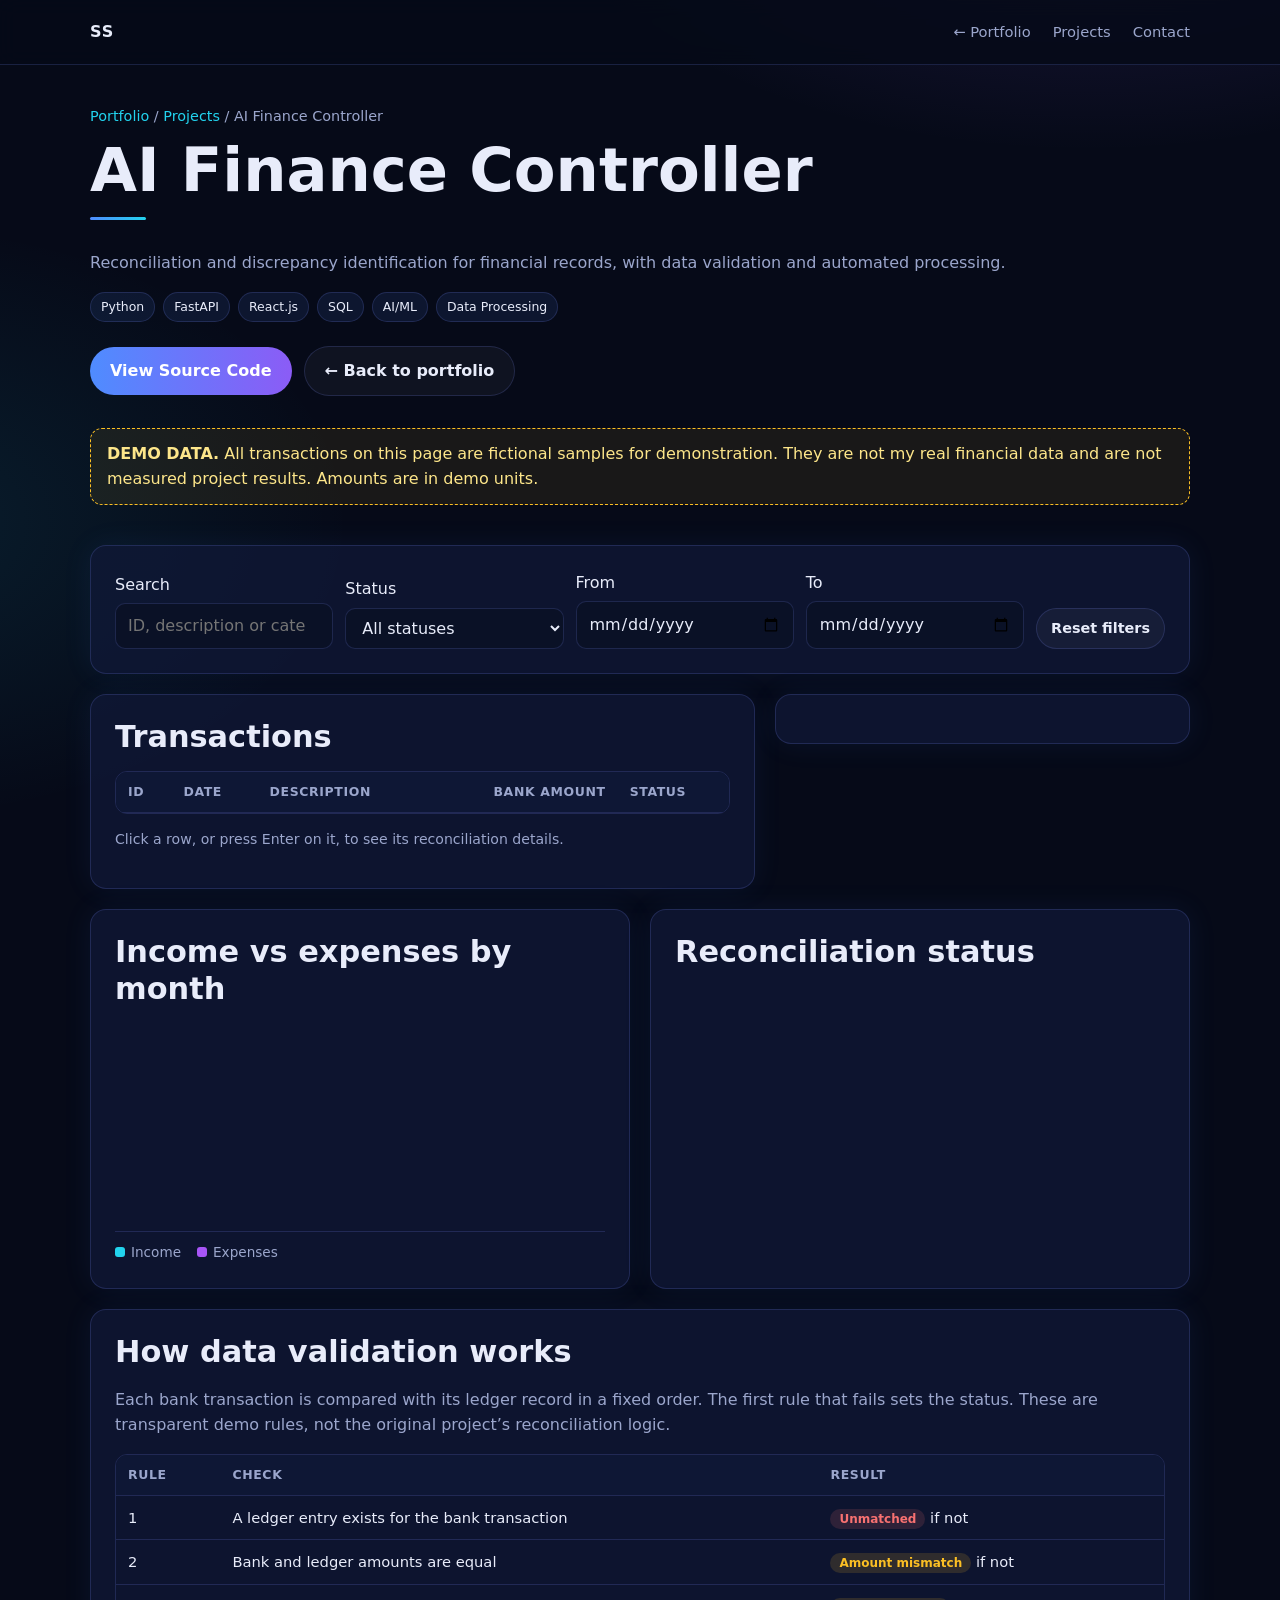
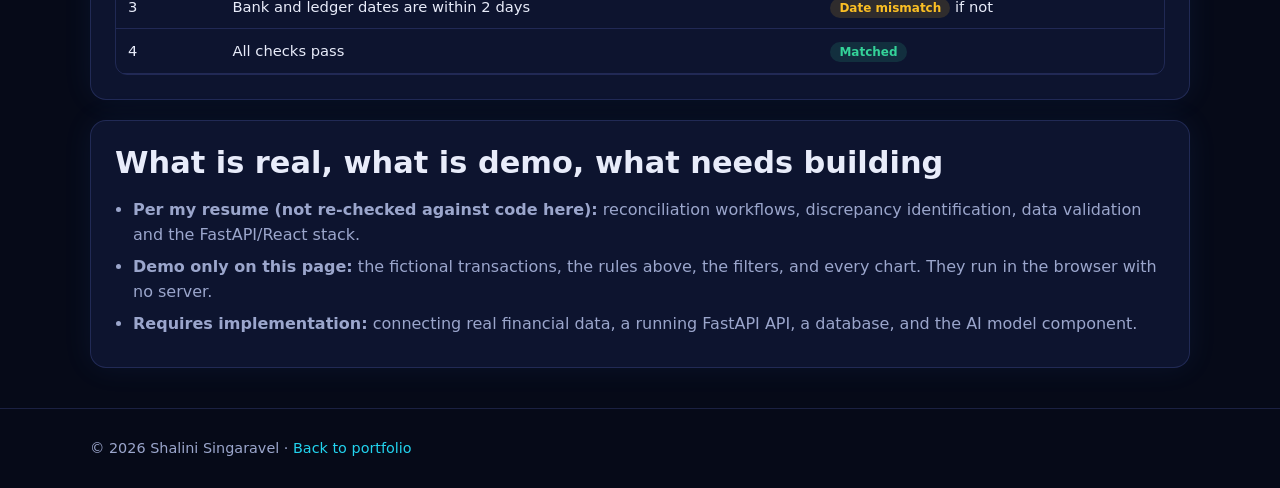
==== ai-finance.html @ 4520632a "Add files via upload" ====
<!DOCTYPE html>
<html lang="en">
<head>
<meta charset="UTF-8">
<meta name="viewport" content="width=device-width, initial-scale=1">
<title>AI Finance Controller | Finance Dashboard | Shalini Singaravel</title>
<meta name="description" content="Finance dashboard demo for the AI Finance Controller: reconciliation status, discrepancy rules and filters on fictional sample transactions.">
<script>document.documentElement.classList.add('js')</script>
<link rel="stylesheet" href="../style.css">
<script src="../script.js" defer></script>
<script src="../js/ai-finance.js" defer></script>
</head>
<body>
<a class="skip" href="#main">Skip to content</a>
<header class="nav">
  <div class="wrap nav-inner">
    <a class="brand" href="../index.html" aria-label="Portfolio home">SS</a>
    <button class="menu-btn" aria-expanded="false" aria-controls="menu">Menu</button>
    <nav id="menu" aria-label="Portfolio">
      <a href="../index.html">← Portfolio</a><a href="../index.html#projects">Projects</a><a href="../index.html#contact">Contact</a>
    </nav>
  </div>
</header>

<main id="main" class="wrap">
  <section class="dash-head">
    <p class="crumb"><a href="../index.html">Portfolio</a> / <a href="../index.html#projects">Projects</a> / AI Finance Controller</p>
    <h1>AI Finance Controller</h1>
    <p class="muted">Reconciliation and discrepancy identification for financial records, with data validation and automated processing.</p>
    <div class="badges"><span class="badge">Python</span><span class="badge">FastAPI</span><span class="badge">React.js</span><span class="badge">SQL</span><span class="badge">AI/ML</span><span class="badge">Data Processing</span></div>
    <div class="cta">
      <a class="btn primary" href="https://github.com/Shalini130305/AI-FINANCE-CONTROLLER" target="_blank" rel="noopener">View Source Code</a>
      <a class="btn" href="../index.html#projects">← Back to portfolio</a>
    </div>
  </section>

  <div class="demo-banner"><strong>DEMO DATA.</strong> All transactions on this page are fictional samples for demonstration. They are not my real financial data and are not measured project results. Amounts are in demo units.</div>

  <div class="kpis" id="kpi" aria-live="polite"></div>

  <section class="card">
    <div class="filters">
      <label class="field">Search<input id="q" type="search" placeholder="ID, description or category"></label>
      <label class="field">Status<select id="st">
        <option value="all">All statuses</option>
        <option value="matched">Matched</option>
        <option value="amount">Amount mismatch</option>
        <option value="date">Date mismatch</option>
        <option value="unmatched">Unmatched</option>
      </select></label>
      <label class="field">From<input id="from" type="date"></label>
      <label class="field">To<input id="to" type="date"></label>
      <button class="btn sm" id="reset" type="button">Reset filters</button>
    </div>
  </section>

  <section class="split">
    <div class="card">
      <h2>Transactions</h2>
      <div class="table-wrap">
        <table>
          <thead><tr><th>ID</th><th>Date</th><th>Description</th><th class="num">Bank amount</th><th>Status</th></tr></thead>
          <tbody id="rows"></tbody>
        </table>
      </div>
      <p class="muted small">Click a row, or press Enter on it, to see its reconciliation details.</p>
    </div>
    <aside class="card detail" id="detail" aria-live="polite"></aside>
  </section>

  <section class="charts">
    <div class="card">
      <h2>Income vs expenses by month</h2>
      <div class="bars" id="months"></div>
      <div class="legend-s"><span><i class="sw in"></i>Income</span><span><i class="sw out"></i>Expenses</span></div>
    </div>
    <div class="card">
      <h2>Reconciliation status</h2>
      <div id="statusbars"></div>
    </div>
  </section>

  <div class="stack">
    <section class="card">
      <h2>How data validation works</h2>
      <p class="muted">Each bank transaction is compared with its ledger record in a fixed order. The first rule that fails sets the status. These are transparent demo rules, not the original project’s reconciliation logic.</p>
      <div class="table-wrap">
        <table>
          <thead><tr><th>Rule</th><th>Check</th><th>Result</th></tr></thead>
          <tbody>
            <tr><td>1</td><td>A ledger entry exists for the bank transaction</td><td><span class="st unmatched">Unmatched</span> if not</td></tr>
            <tr><td>2</td><td>Bank and ledger amounts are equal</td><td><span class="st amount">Amount mismatch</span> if not</td></tr>
            <tr><td>3</td><td>Bank and ledger dates are within 2 days</td><td><span class="st date">Date mismatch</span> if not</td></tr>
            <tr><td>4</td><td>All checks pass</td><td><span class="st matched">Matched</span></td></tr>
          </tbody>
        </table>
      </div>
    </section>

    <section class="card">
      <h2>What is real, what is demo, what needs building</h2>
      <ul class="plain">
        <li><strong>Per my resume (not re-checked against code here):</strong> reconciliation workflows, discrepancy identification, data validation and the FastAPI/React stack.</li>
        <li><strong>Demo only on this page:</strong> the fictional transactions, the rules above, the filters, and every chart. They run in the browser with no server.</li>
        <li><strong>Requires implementation:</strong> connecting real financial data, a running FastAPI API, a database, and the AI model component.</li>
      </ul>
    </section>
  </div>
</main>

<footer><div class="wrap">© <span id="year">2026</span> Shalini Singaravel · <a href="../index.html">Back to portfolio</a></div></footer>
<button id="to-top" aria-label="Back to top">↑</button>
</body>
</html>
---- style.css ----
:root{--bg:#060a18;--panel:#0d1431;--card:rgba(17,25,57,.72);--line:rgba(120,140,255,.18);--text:#e8ecfa;--muted:#9ba6cc;--blue:#4f8cff;--violet:#8b5cf6;--cyan:#22d3ee;--ok:#34d399;--warn:#fbbf24;--bad:#f87171}
*{box-sizing:border-box}
html{scroll-behavior:smooth;scroll-padding-top:84px}
body{margin:0;min-height:100vh;font:16px/1.6 system-ui,-apple-system,"Segoe UI",Roboto,sans-serif;color:var(--text);background:radial-gradient(1000px 600px at 85% -10%,rgba(139,92,246,.22),transparent 60%),radial-gradient(800px 500px at -10% 25%,rgba(34,211,238,.1),transparent 60%),var(--bg)}
a{color:var(--cyan);text-decoration:none}
:focus-visible{outline:2px solid var(--cyan);outline-offset:2px}
.wrap{width:min(1100px,92%);margin:0 auto}
.skip{position:absolute;left:-999px}.skip:focus{left:12px;top:12px;z-index:99;background:var(--cyan);color:#001;padding:8px 12px}
h1,h2,h3{line-height:1.2;margin:0 0 .5em}
h1{font-size:clamp(2.2rem,6vw,3.8rem)}h2{font-size:clamp(1.4rem,3vw,1.9rem)}
.grad{background:linear-gradient(90deg,var(--blue),var(--violet),var(--cyan));-webkit-background-clip:text;background-clip:text;color:transparent}
.muted{color:var(--muted)}.small{font-size:.88rem}
.eyebrow{color:var(--cyan);text-transform:uppercase;letter-spacing:.12em;font-size:.8rem;font-weight:600;margin:0 0 8px}
.section{padding:72px 0}
.section>h2::after,.dash-head h1::after{content:"";display:block;width:56px;height:3px;margin-top:10px;border-radius:3px;background:linear-gradient(90deg,var(--blue),var(--cyan))}
.card{background:var(--card);border:1px solid var(--line);border-radius:16px;padding:24px;box-shadow:0 0 30px rgba(79,140,255,.08)}
.grid{display:grid;gap:18px;grid-template-columns:repeat(auto-fit,minmax(240px,1fr))}
.two{display:grid;gap:18px;grid-template-columns:1fr 1fr}
.stack{display:grid;gap:20px;margin-top:20px}
.btn{display:inline-flex;align-items:center;padding:11px 20px;border-radius:999px;border:1px solid var(--line);color:var(--text);background:rgba(255,255,255,.04);font:inherit;font-weight:600;cursor:pointer;transition:transform .2s,box-shadow .2s}
.btn:hover{transform:translateY(-2px);box-shadow:0 8px 24px rgba(79,140,255,.25);text-decoration:none}
.btn.primary{border:0;background:linear-gradient(90deg,var(--blue),var(--violet));color:#fff}
.btn.sm{padding:8px 14px;font-size:.9rem}
.cta{display:flex;flex-wrap:wrap;gap:12px;align-items:center;margin-top:24px}
.icon-link{color:var(--muted);font-weight:600;padding:8px 4px}.icon-link:hover{color:var(--text)}
.badges{display:flex;flex-wrap:wrap;gap:8px;margin:12px 0}
.badge,.tag{display:inline-block;font-size:.78rem;padding:4px 10px;border-radius:999px;border:1px solid var(--line);background:rgba(79,140,255,.1)}
.tag.v{color:var(--ok);background:rgba(52,211,153,.12);border-color:rgba(52,211,153,.35)}
.tag.s{color:var(--warn);background:rgba(251,191,36,.12);border-color:rgba(251,191,36,.35)}
.tag.r{color:var(--bad);background:rgba(248,113,113,.12);border-color:rgba(248,113,113,.35)}
ul.plain{padding-left:18px;color:var(--muted);margin:0}ul.plain li{margin:6px 0}
.chips{display:flex;flex-wrap:wrap;gap:8px;list-style:none;padding:0;margin:0}
.chips li{padding:5px 12px;border-radius:999px;background:rgba(139,92,246,.14);border:1px solid rgba(139,92,246,.3);font-size:.9rem}
.skill h3{color:var(--cyan);font-size:1rem}
.stat{font-size:1.6rem;font-weight:800;color:var(--ok);margin-right:6px}
.proj{display:flex;flex-direction:column;gap:10px}.proj .cta{margin-top:auto;padding-top:8px}
.nav{position:sticky;top:0;z-index:50;background:rgba(6,10,24,.82);backdrop-filter:blur(10px);border-bottom:1px solid var(--line)}
.nav-inner{display:flex;align-items:center;justify-content:space-between;height:64px}
.brand{font-weight:800;letter-spacing:.06em;color:var(--text)}
.nav nav{display:flex;gap:22px}.nav nav a{color:var(--muted);font-size:.92rem}.nav nav a:hover,.nav nav a.active{color:var(--text)}
.nav nav a.active{text-shadow:0 0 12px rgba(34,211,238,.6)}
.menu-btn{display:none;background:none;border:1px solid var(--line);color:var(--text);border-radius:8px;padding:6px 12px;font:inherit;cursor:pointer}
.hero{display:grid;gap:40px;grid-template-columns:1.3fr 1fr;align-items:center;padding:96px 0 72px}
.hero .lead{font-size:1.1rem;color:var(--muted);max-width:60ch}
.focus{display:grid;gap:14px}.focus p{margin:0;color:var(--muted)}.focus h3{color:var(--cyan);font-size:1rem}
.field{display:grid;gap:6px;margin-bottom:14px}
input,select,textarea{font:inherit;color:var(--text);background:#0a1126;border:1px solid var(--line);border-radius:10px;padding:9px 12px;width:100%;min-width:0}
textarea{min-height:110px;resize:vertical}
[aria-invalid=true]{border-color:var(--bad)}
.err{color:var(--bad);min-height:1em;font-size:.85rem}
.form-status{min-height:1.5em;margin:4px 0 0}.error{color:var(--bad)}.success{color:var(--ok)}
footer{border-top:1px solid var(--line);padding:28px 0;color:var(--muted);font-size:.9rem;margin-top:40px}
#to-top{position:fixed;right:18px;bottom:18px;width:44px;height:44px;border-radius:50%;border:1px solid var(--line);background:var(--panel);color:var(--text);font-size:1.1rem;cursor:pointer;opacity:0;pointer-events:none;transition:opacity .3s}
#to-top.show{opacity:1;pointer-events:auto}
.js .reveal{opacity:0;transform:translateY(18px);transition:opacity .6s ease,transform .6s ease}
.js .reveal.in{opacity:1;transform:none}
.dash-head{padding:40px 0 16px}.crumb{color:var(--muted);font-size:.9rem;margin:0 0 6px}
.legend{font-size:.9rem;color:var(--muted)}
.demo-banner{border:1px dashed var(--warn);background:rgba(251,191,36,.08);color:#fde68a;padding:12px 16px;border-radius:12px;margin:16px 0}
.kpis{display:grid;gap:14px;grid-template-columns:repeat(auto-fit,minmax(150px,1fr));margin:20px 0}
.kpi{padding:16px}.kpi .label{color:var(--muted);font-size:.85rem}.kpi .value{font-size:1.5rem;font-weight:800}
.filters{display:flex;flex-wrap:wrap;gap:12px;align-items:end}.filters .field{margin:0;min-width:160px;flex:1}
.split{display:grid;gap:20px;grid-template-columns:1.6fr 1fr;align-items:start;margin:20px 0}
.table-wrap{overflow:auto;max-height:420px;border:1px solid var(--line);border-radius:12px;margin-top:12px}
table{width:100%;border-collapse:collapse;font-size:.92rem}
th,td{padding:10px 12px;text-align:left;border-bottom:1px solid var(--line)}
th{position:sticky;top:0;background:#0e1735;color:var(--muted);font-size:.78rem;text-transform:uppercase;letter-spacing:.05em;white-space:nowrap}
tbody tr{cursor:pointer}tbody tr:hover,tbody tr.sel{background:rgba(79,140,255,.14)}
.num{text-align:right;font-variant-numeric:tabular-nums}.pos{color:var(--ok)}.neg{color:#fca5a5}
.empty{padding:16px;color:var(--muted);text-align:center}
.st{font-size:.75rem;padding:3px 9px;border-radius:999px;font-weight:600;white-space:nowrap}
.st.matched{background:rgba(52,211,153,.14);color:var(--ok)}.st.amount,.st.date{background:rgba(251,191,36,.14);color:var(--warn)}.st.unmatched{background:rgba(248,113,113,.14);color:var(--bad)}
.detail dl{display:grid;grid-template-columns:auto 1fr;gap:8px 14px;margin:12px 0}.detail dt{color:var(--muted)}.detail dd{margin:0;text-align:right}
.charts{display:grid;gap:20px;grid-template-columns:1fr 1fr;margin:20px 0}
.bars{display:flex;align-items:flex-end;gap:14px;height:210px;margin-top:12px;border-bottom:1px solid var(--line);padding:0 4px}
.bar-g{flex:1;display:flex;flex-direction:column;align-items:center}
.bar-pair{display:flex;gap:4px;align-items:flex-end;height:170px}
.bar{width:18px;border-radius:6px 6px 0 0;min-height:2px}
.bar.in{background:linear-gradient(var(--cyan),var(--blue))}.bar.out{background:linear-gradient(#f472b6,#a855f7)}
.bar-g small{color:var(--muted);margin-top:6px}
.sw{display:inline-block;width:10px;height:10px;border-radius:3px;margin-right:6px}.sw.in{background:var(--cyan)}.sw.out{background:#a855f7}
.legend-s{display:flex;gap:16px;font-size:.85rem;color:var(--muted);margin-top:10px}
.hbar{display:grid;grid-template-columns:120px 1fr 40px;gap:10px;align-items:center;margin:12px 0;font-size:.9rem}
.track{height:10px;background:rgba(255,255,255,.07);border-radius:999px;overflow:hidden}
.fill{height:100%;border-radius:999px}
.fill.matched{background:var(--ok)}.fill.amount,.fill.date{background:var(--warn)}.fill.unmatched{background:var(--bad)}
.fill.before{background:var(--muted)}.fill.after{background:linear-gradient(90deg,var(--violet),var(--cyan))}
.pipeline{display:flex;flex-wrap:wrap;gap:10px;align-items:center;justify-content:center;margin:16px 0}
.stage{flex:1 1 140px;text-align:center;padding:14px 10px;border-radius:12px;border:1px solid var(--line);background:rgba(79,140,255,.1);font-weight:600;font-size:.92rem}
.arrow{color:var(--cyan)}
.chart-box{background:#0a1126;border:1px solid var(--line);border-radius:12px;padding:10px}
#signal{width:100%;height:auto;display:block}
.thr{stroke:var(--warn);stroke-dasharray:4 4}
.trace{fill:none;stroke:var(--cyan);stroke-width:2}
.alert-band{fill:rgba(248,113,113,.25)}
.ctrl{display:flex;flex-wrap:wrap;gap:10px;align-items:center;margin:14px 0}
.status{font-weight:700}.status.ok{color:var(--ok)}.status.warn{color:var(--warn)}.status.bad{color:var(--bad)}
@media (max-width:820px){
  .menu-btn{display:block}
  .nav nav{display:none;position:absolute;top:64px;left:0;right:0;flex-direction:column;gap:0;background:var(--panel);padding:8px 0;border-bottom:1px solid var(--line)}
  .nav nav.open{display:flex}.nav nav a{padding:12px 4%}
  .hero,.two,.split,.charts{grid-template-columns:1fr}.hero{padding-top:56px}.section{padding:56px 0}
}
@media (prefers-reduced-motion:reduce){
  html{scroll-behavior:auto}
  *,*::before,*::after{transition:none!important;animation:none!important}
  .js .reveal{opacity:1;transform:none}
}
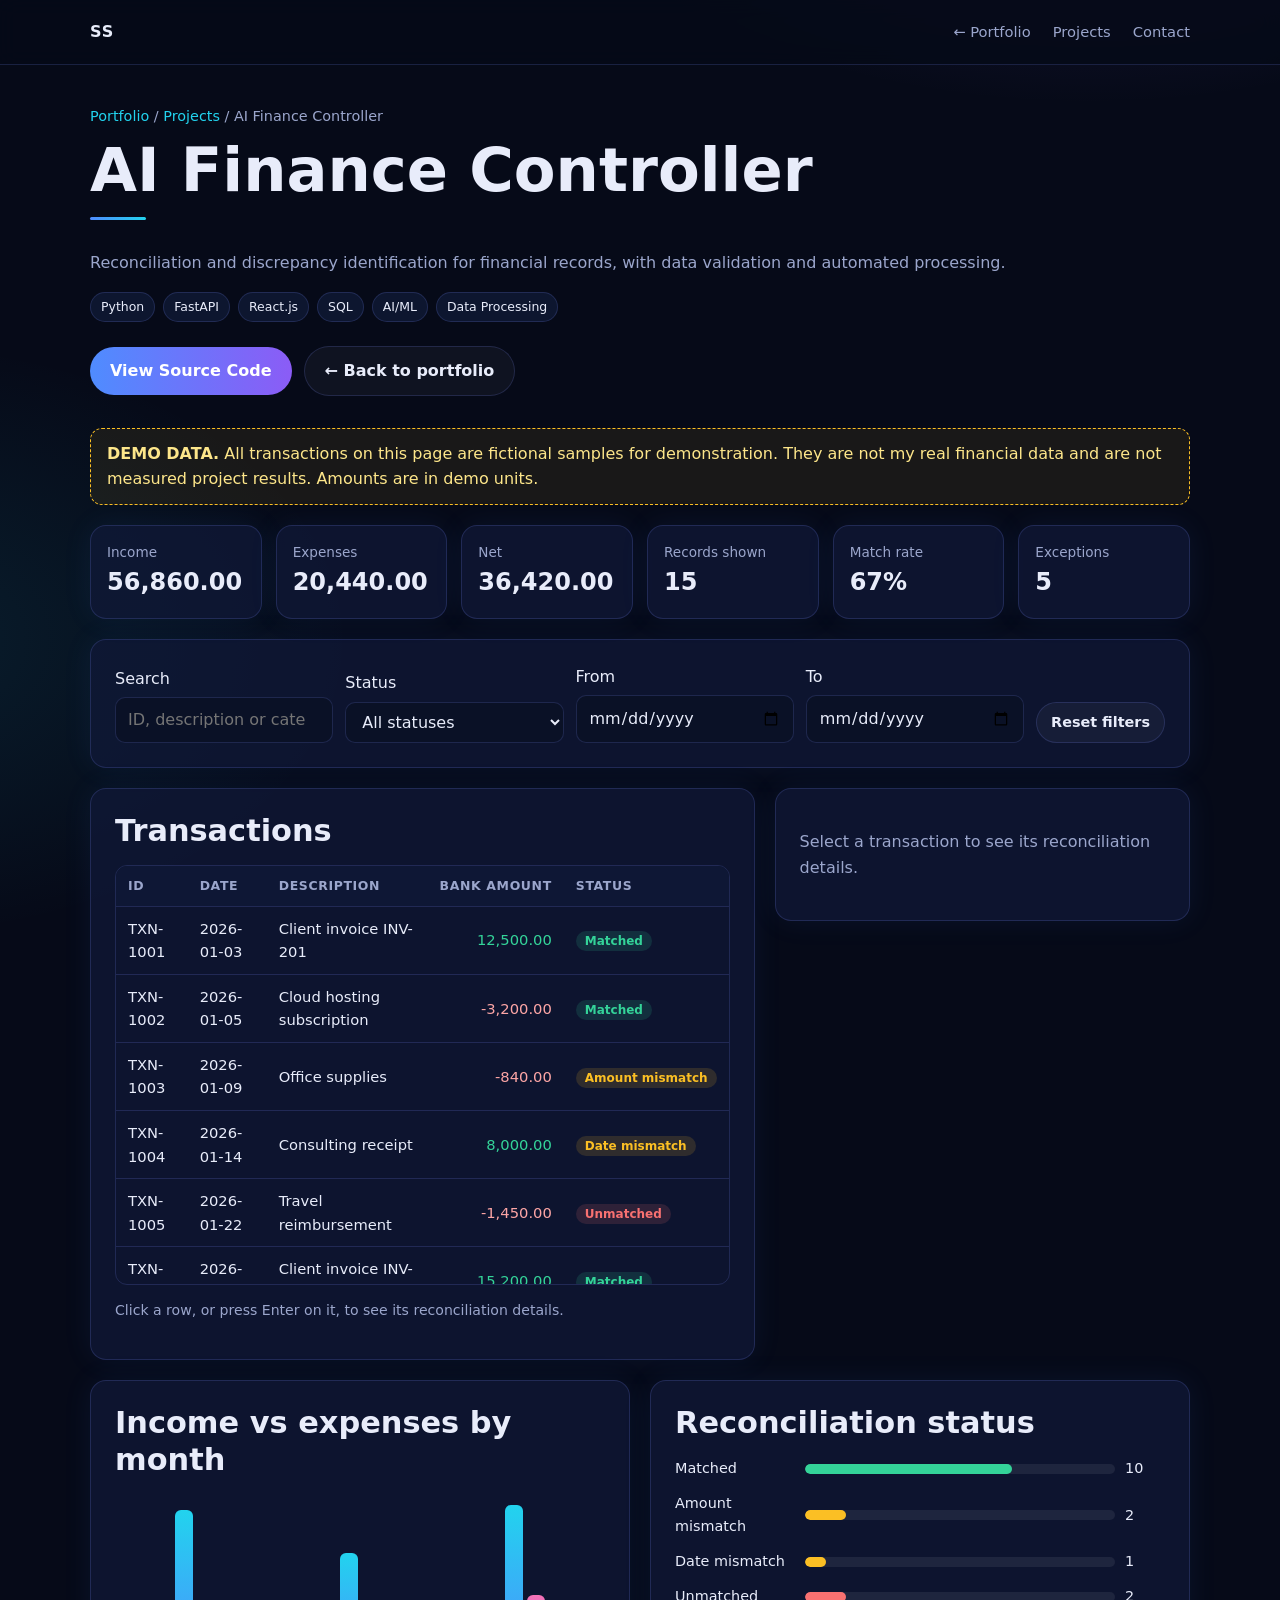
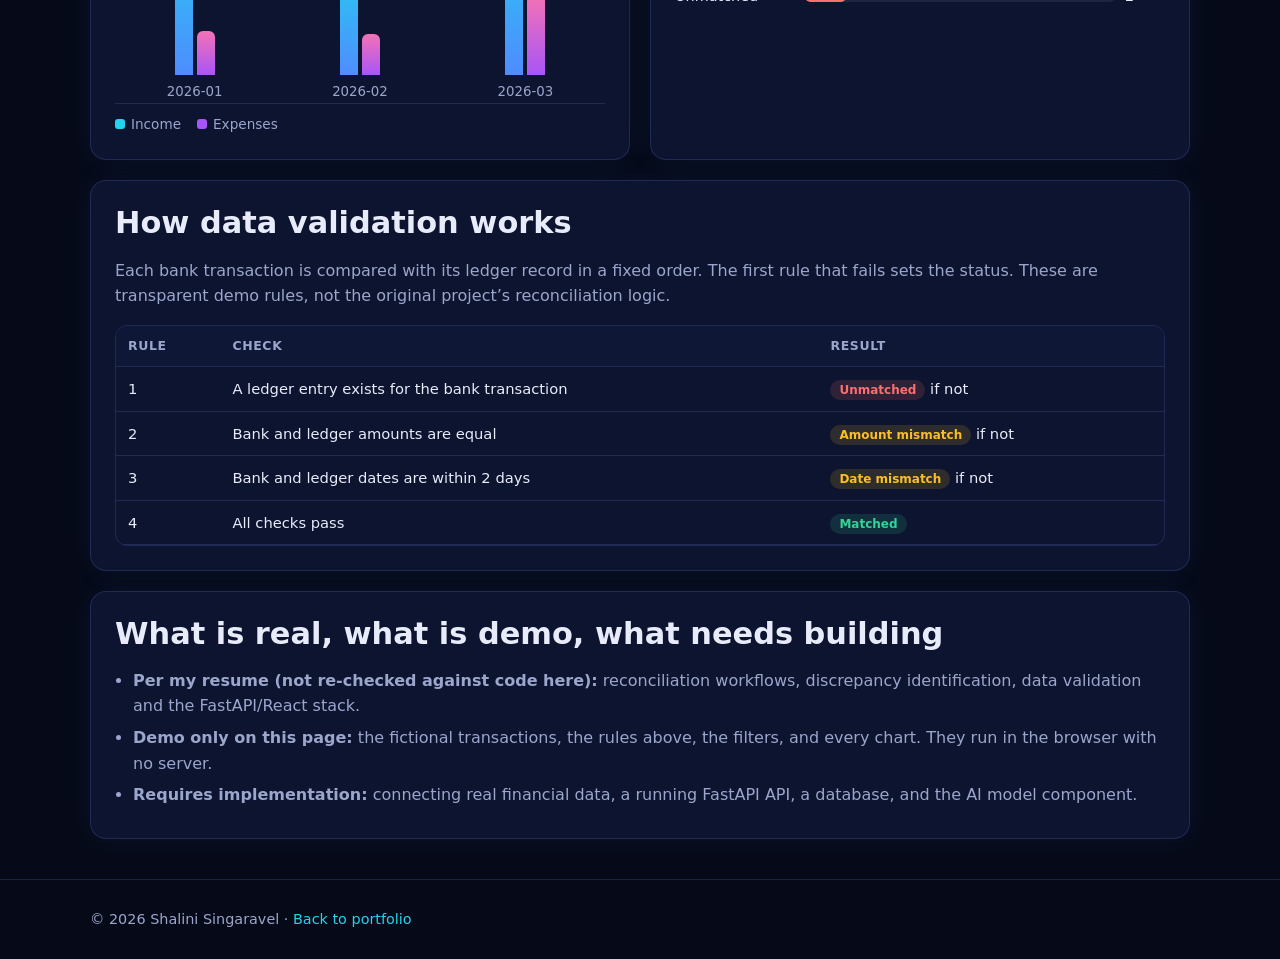
==== commit a50989ed: "Update script and stylesheet links in HTML" ====
--- a/ai-finance.html
+++ b/ai-finance.html
@@ -6,9 +6,9 @@
 <title>AI Finance Controller | Finance Dashboard | Shalini Singaravel</title>
 <meta name="description" content="Finance dashboard demo for the AI Finance Controller: reconciliation status, discrepancy rules and filters on fictional sample transactions.">
 <script>document.documentElement.classList.add('js')</script>
-<link rel="stylesheet" href="../style.css">
-<script src="../script.js" defer></script>
-<script src="../js/ai-finance.js" defer></script>
+<link rel="stylesheet" href="style.css">
+<script src="script.js" defer></script>
+<script src="ai-finance.js" defer></script>
 </head>
 <body>
 <a class="skip" href="#main">Skip to content</a>
